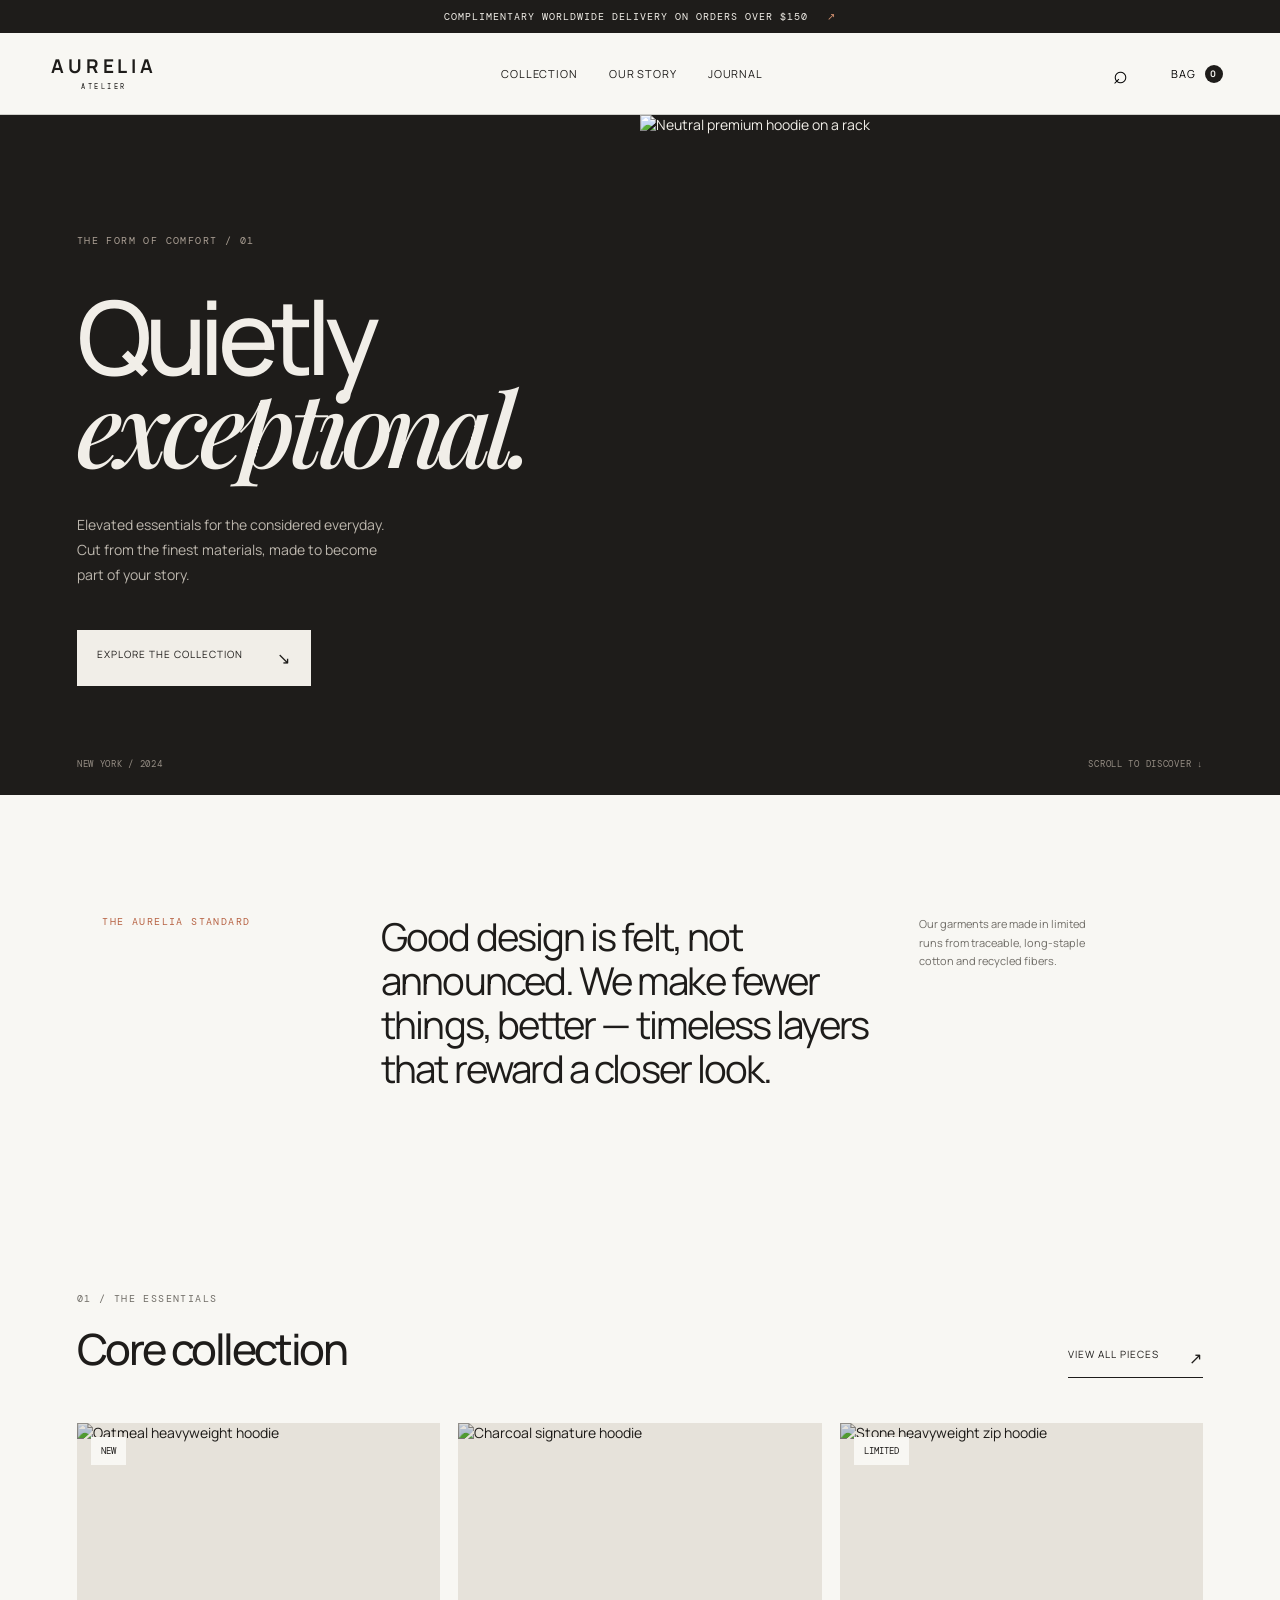
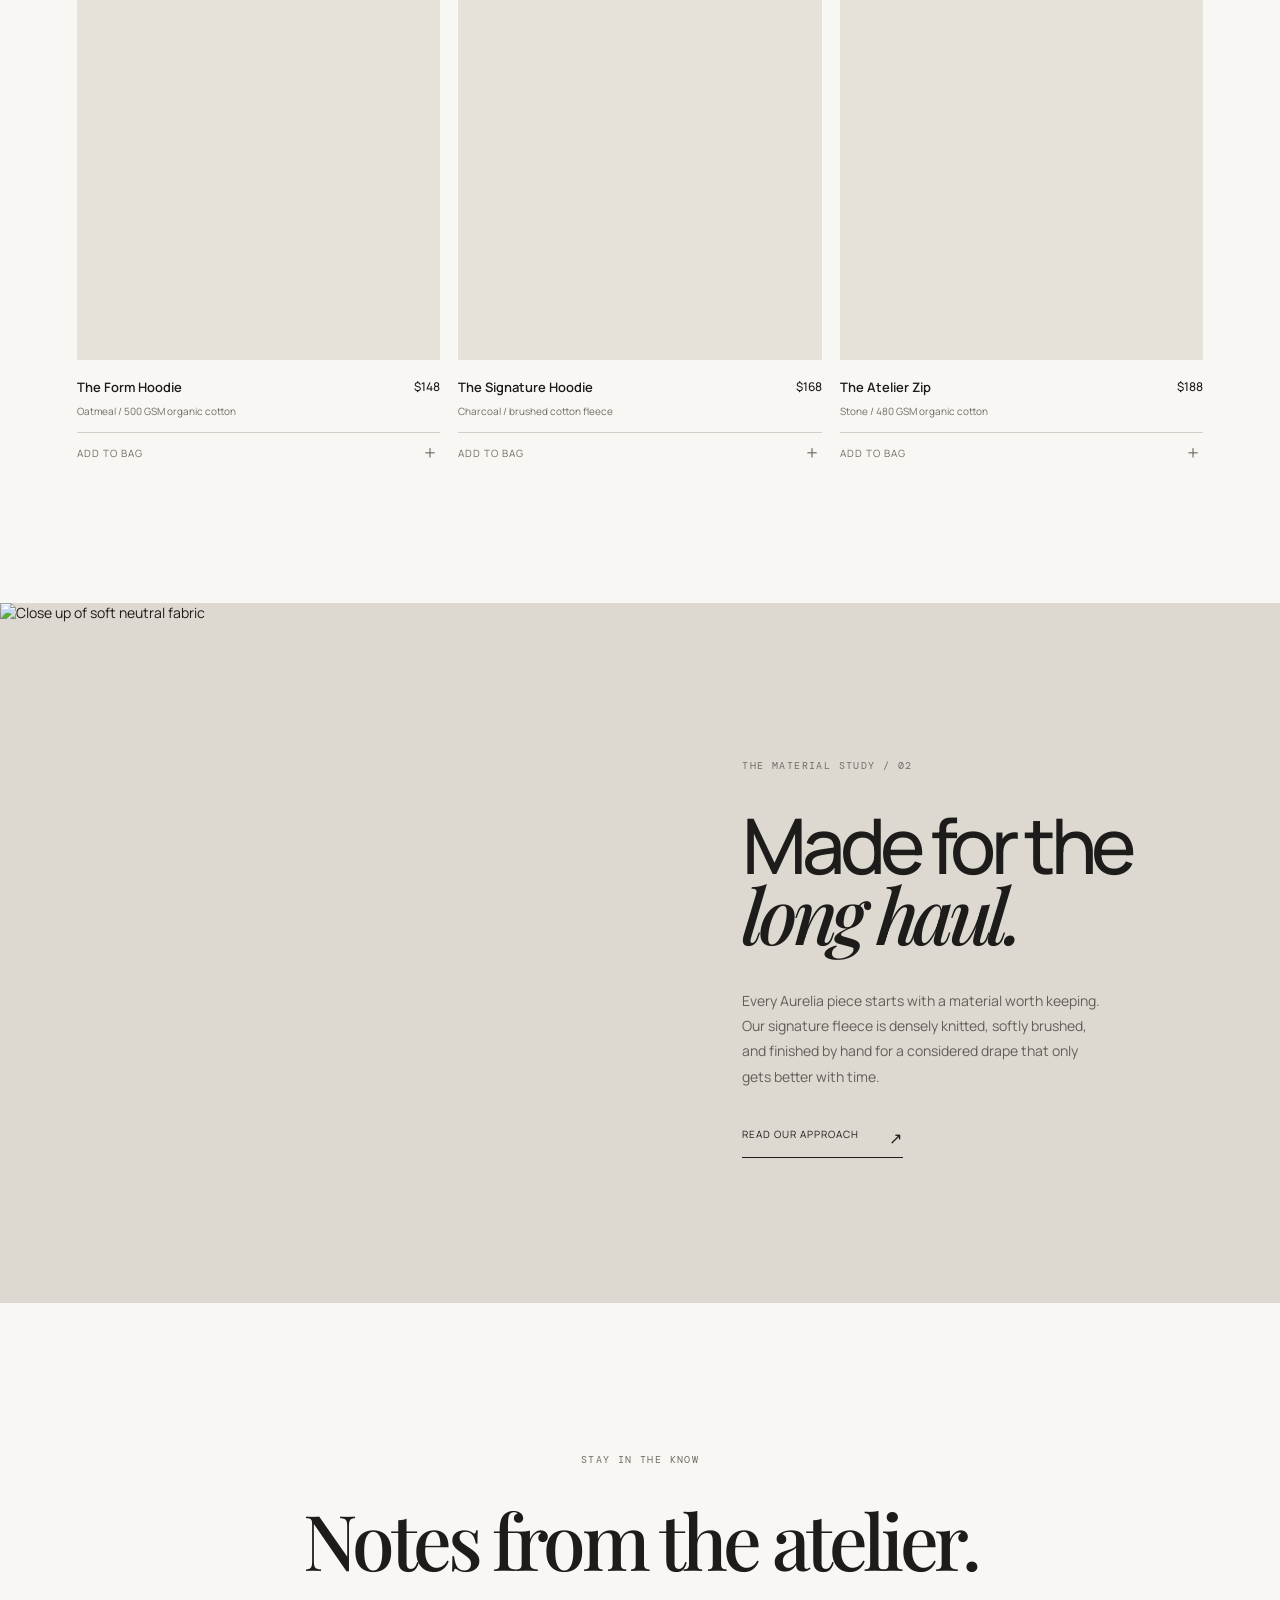
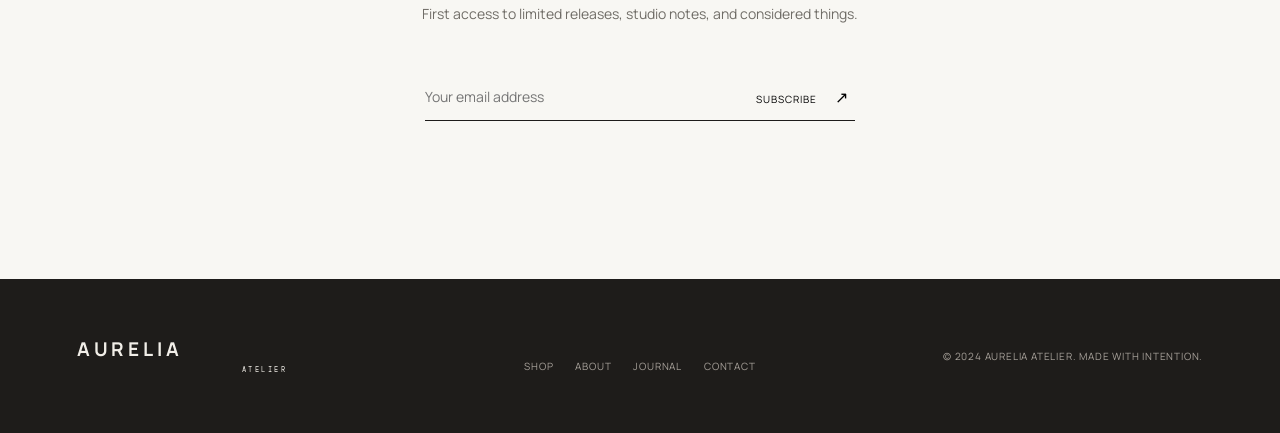
==== index.html @ 413f6d2d "Create premium Aurelia Atelier hoodie storefront landing page, styles, and interactions." ====
<!doctype html>
<html lang="en">
<head>
  <meta charset="UTF-8" />
  <meta name="viewport" content="width=device-width, initial-scale=1.0" />
  <meta name="description" content="Aurelia Atelier — considered essentials, made without compromise." />
  <title>AURELIA — Premium Essentials</title>
  <link rel="preconnect" href="https://fonts.googleapis.com" />
  <link rel="preconnect" href="https://fonts.gstatic.com" crossorigin />
  <link href="https://fonts.googleapis.com/css2?family=DM+Mono:wght@400;500&family=Manrope:wght@400;500;600;700&family=Playfair+Display:ital,wght@0,500;1,500&display=swap" rel="stylesheet" />
  <link rel="stylesheet" href="styles.css" />
</head>
<body>
  <div class="announcement">Complimentary worldwide delivery on orders over $150 <span>↗</span></div>
  <header class="site-header">
    <button class="menu-button" aria-label="Open menu"><span></span><span></span></button>
    <a class="logo" href="#top">AURELIA<span>ATELIER</span></a>
    <nav class="main-nav" aria-label="Main navigation">
      <a href="#collection">Collection</a><a href="#story">Our story</a><a href="#journal">Journal</a>
    </nav>
    <div class="header-actions"><button class="icon-button" aria-label="Search">⌕</button><button class="cart-button">Bag <b id="cart-count">0</b></button></div>
  </header>

  <main id="top">
    <section class="hero">
      <div class="hero-copy">
        <p class="eyebrow">The form of comfort / 01</p>
        <h1>Quietly<br /><em>exceptional.</em></h1>
        <p class="hero-intro">Elevated essentials for the considered everyday. Cut from the finest materials, made to become part of your story.</p>
        <a class="button button-light" href="#collection">Explore the collection <span>↘</span></a>
      </div>
      <div class="hero-image image-frame"><img src="https://images.unsplash.com/photo-1551488831-00ddcb6c6bd3?auto=format&fit=crop&w=1600&q=85" alt="Neutral premium hoodie on a rack" /></div>
      <div class="hero-meta"><span>New York / 2024</span><span>Scroll to discover ↓</span></div>
    </section>

    <section class="manifesto" id="story"><div class="section-label">The Aurelia standard</div><div class="manifesto-text">Good design is felt, not announced. We make fewer things, better — timeless layers that reward a closer look.</div><div class="manifesto-note">Our garments are made in limited runs from traceable, long-staple cotton and recycled fibers.</div></section>

    <section class="collection" id="collection">
      <div class="section-heading"><div><p class="eyebrow">01 / The essentials</p><h2>Core collection</h2></div><a class="text-link" href="#collection">View all pieces <span>↗</span></a></div>
      <div class="product-grid">
        <article class="product-card"><div class="product-image"><span class="tag">New</span><img src="https://images.unsplash.com/photo-1620799140408-edc6dcb6d633?auto=format&fit=crop&w=900&q=85" alt="Oatmeal heavyweight hoodie" /></div><div class="product-info"><div><h3>The Form Hoodie</h3><p>Oatmeal / 500 GSM organic cotton</p></div><strong>$148</strong></div><button class="add-button" data-product="The Form Hoodie" data-price="148">Add to bag <span>＋</span></button></article>
        <article class="product-card"><div class="product-image"><img src="https://images.unsplash.com/photo-1556821840-3a63f95609a7?auto=format&fit=crop&w=900&q=85" alt="Charcoal signature hoodie" /></div><div class="product-info"><div><h3>The Signature Hoodie</h3><p>Charcoal / brushed cotton fleece</p></div><strong>$168</strong></div><button class="add-button" data-product="The Signature Hoodie" data-price="168">Add to bag <span>＋</span></button></article>
        <article class="product-card"><div class="product-image"><span class="tag">Limited</span><img src="https://images.unsplash.com/photo-1578681994506-b8f463449011?auto=format&fit=crop&w=900&q=85" alt="Stone heavyweight zip hoodie" /></div><div class="product-info"><div><h3>The Atelier Zip</h3><p>Stone / 480 GSM organic cotton</p></div><strong>$188</strong></div><button class="add-button" data-product="The Atelier Zip" data-price="188">Add to bag <span>＋</span></button></article>
      </div>
    </section>

    <section class="feature" id="journal"><div class="feature-image image-frame"><img src="https://images.unsplash.com/photo-1485230895905-ec40ba36b9bc?auto=format&fit=crop&w=1400&q=85" alt="Close up of soft neutral fabric" /></div><div class="feature-copy"><p class="eyebrow">The material study / 02</p><h2>Made for the<br /><em>long haul.</em></h2><p>Every Aurelia piece starts with a material worth keeping. Our signature fleece is densely knitted, softly brushed, and finished by hand for a considered drape that only gets better with time.</p><a class="text-link" href="#story">Read our approach <span>↗</span></a></div></section>

    <section class="newsletter"><p class="eyebrow">Stay in the know</p><h2>Notes from the atelier.</h2><p>First access to limited releases, studio notes, and considered things.</p><form id="newsletter-form"><input type="email" placeholder="Your email address" aria-label="Your email address" required /><button type="submit">Subscribe <span>↗</span></button></form><small id="form-message"></small></section>
  </main>

  <footer><a class="logo" href="#top">AURELIA<span>ATELIER</span></a><div class="footer-links"><a href="#collection">Shop</a><a href="#story">About</a><a href="#journal">Journal</a><a href="mailto:hello@aurelia.example">Contact</a></div><p>© 2024 Aurelia Atelier. Made with intention.</p></footer>
  <div class="toast" id="toast">Added to your bag <span>✓</span></div>
  <script src="script.js"></script>
</body>
</html>
---- styles.css ----
* { box-sizing: border-box; }
:root { --ink:#1e1c1a; --cream:#f1eee8; --paper:#f8f7f3; --line:rgba(30,28,26,.18); --muted:#706d67; --accent:#b76344; }
html { scroll-behavior:smooth; }
body { margin:0; color:var(--ink); background:var(--paper); font-family:Manrope, sans-serif; font-size:14px; }
a { color:inherit; text-decoration:none; }
button,input { font:inherit; }
.announcement { background:var(--ink); color:var(--cream); padding:10px; text-align:center; font-family:'DM Mono', monospace; font-size:10px; letter-spacing:.1em; text-transform:uppercase; }
.announcement span { color:#d29070; margin-left:12px; }
.site-header { align-items:center; display:flex; height:82px; justify-content:space-between; padding:0 4vw; border-bottom:1px solid var(--line); }
.logo { font-size:19px; font-weight:700; letter-spacing:.2em; line-height:1; }.logo span { display:block; font-family:'DM Mono',monospace; font-size:7px; font-weight:400; letter-spacing:.35em; margin-top:7px; text-align:center; }
.main-nav,.header-actions { align-items:center; display:flex; gap:31px; }.main-nav a,.cart-button { font-size:11px; letter-spacing:.08em; text-transform:uppercase; }.main-nav a { transition:color .2s; }.main-nav a:hover,.text-link:hover { color:var(--accent); }
.icon-button,.cart-button,.menu-button { background:none; border:0; cursor:pointer; }.icon-button { font-size:25px; font-weight:300; line-height:0; }.cart-button b { background:var(--ink); border-radius:50%; color:var(--paper); display:inline-grid; font-size:9px; height:18px; margin-left:6px; place-items:center; width:18px; }.menu-button { display:none; }.eyebrow,.section-label { font-family:'DM Mono',monospace; font-size:10px; letter-spacing:.14em; text-transform:uppercase; }.eyebrow { color:var(--muted); }
.hero { background:var(--ink); color:var(--cream); display:grid; grid-template-columns:1fr 1fr; min-height:680px; position:relative; }.hero-copy { align-self:center; padding:6vw; position:relative; z-index:1; }.hero .eyebrow { color:#aa9f94; }.hero h1 { font-size:clamp(60px,8vw,120px); font-weight:500; letter-spacing:-.07em; line-height:.87; margin:45px 0 38px; }.hero h1 em,.feature h2 em { font-family:'Playfair Display',serif; font-weight:500; letter-spacing:-.07em; }.hero-intro { color:#bcb6ad; line-height:1.8; max-width:320px; }.button { display:inline-flex; gap:34px; justify-content:space-between; margin-top:29px; padding:17px 20px; text-transform:uppercase; letter-spacing:.1em; font-size:10px; }.button-light { background:var(--cream); color:var(--ink); min-width:230px; }.button span,.text-link span { font-size:16px; }.hero-image { height:100%; min-height:680px; }.image-frame { overflow:hidden; }.image-frame img,.product-image img { height:100%; object-fit:cover; transition:transform .7s cubic-bezier(.2,.7,.2,1); width:100%; }.image-frame:hover img,.product-card:hover img { transform:scale(1.04); }.hero-meta { bottom:25px; color:#958d84; display:flex; font-family:'DM Mono',monospace; font-size:9px; justify-content:space-between; left:6vw; letter-spacing:.08em; position:absolute; right:6vw; text-transform:uppercase; }
.manifesto { display:grid; gap:20px; grid-template-columns:1fr 2fr 1fr; padding:120px 8vw; }.manifesto-text { font-size:clamp(25px,3vw,42px); letter-spacing:-.05em; line-height:1.15; max-width:650px; }.manifesto-note { color:var(--muted); font-size:11px; line-height:1.7; max-width:180px; }.section-label { color:var(--accent); }
.collection { padding:70px 6vw 130px; }.section-heading { align-items:end; display:flex; justify-content:space-between; margin-bottom:45px; }.section-heading h2 { font-size:43px; font-weight:500; letter-spacing:-.06em; margin:14px 0 0; }.text-link { border-bottom:1px solid currentColor; display:inline-flex; font-size:10px; gap:30px; letter-spacing:.1em; padding-bottom:8px; text-transform:uppercase; }.product-grid { display:grid; gap:18px; grid-template-columns:repeat(3,1fr); }.product-image { background:#e6e2da; height:min(42vw,570px); overflow:hidden; position:relative; }.product-image img { mix-blend-mode:multiply; }.tag { background:var(--paper); color:var(--ink); font-family:'DM Mono',monospace; font-size:9px; left:14px; padding:8px 10px; position:absolute; text-transform:uppercase; top:14px; z-index:1; }.product-info { align-items:start; display:flex; justify-content:space-between; padding:18px 0 14px; }.product-info h3 { font-size:13px; font-weight:600; margin:0 0 8px; }.product-info p { color:var(--muted); font-size:10px; margin:0; }.product-info strong { font-size:12px; font-weight:500; }.add-button { background:none; border:0; border-top:1px solid var(--line); color:var(--muted); cursor:pointer; display:flex; font-size:10px; justify-content:space-between; letter-spacing:.1em; padding:13px 0; text-align:left; text-transform:uppercase; width:100%; }.add-button:hover { color:var(--ink); }.add-button span { font-size:18px; line-height:10px; }
.feature { background:#ddd9d0; display:grid; grid-template-columns:1fr 1fr; }.feature-image { height:700px; }.feature-copy { align-self:center; padding:8vw; }.feature-copy h2 { font-size:clamp(50px,6vw,85px); font-weight:500; letter-spacing:-.07em; line-height:.9; margin:38px 0; }.feature-copy > p:not(.eyebrow) { color:#625f59; line-height:1.8; max-width:360px; margin-bottom:34px; }
.newsletter { padding:140px 20px; text-align:center; }.newsletter h2 { font-family:'Playfair Display',serif; font-size:clamp(43px,6vw,78px); font-weight:500; letter-spacing:-.06em; margin:22px 0 13px; }.newsletter > p:not(.eyebrow) { color:var(--muted); }.newsletter form { border-bottom:1px solid var(--ink); display:flex; margin:50px auto 0; max-width:430px; }.newsletter input { background:none; border:0; flex:1; outline:none; padding:14px 0; }.newsletter button { background:none; border:0; cursor:pointer; font-size:10px; letter-spacing:.1em; text-transform:uppercase; }.newsletter button span { font-size:16px; margin-left:15px; }.newsletter small { display:block; margin-top:18px; }
footer { align-items:end; background:var(--ink); color:var(--cream); display:grid; grid-template-columns:1fr 1fr 1fr; padding:60px 6vw; }.footer-links { display:flex; flex-wrap:wrap; gap:22px; justify-content:center; }.footer-links a,footer p { color:#a8a29b; font-size:10px; text-transform:uppercase; letter-spacing:.08em; }footer p { text-align:right; }.toast { background:var(--ink); bottom:25px; color:var(--cream); font-size:11px; left:50%; opacity:0; padding:15px 20px; pointer-events:none; position:fixed; transform:translate(-50%,20px); transition:.3s; z-index:10; }.toast.show { opacity:1; transform:translate(-50%,0); }.toast span { color:#9ccb9f; margin-left:15px; }
@media (max-width:700px) { .site-header { height:70px; }.main-nav { display:none; }.menu-button { display:block; padding:0; width:20px; }.menu-button span { background:var(--ink); display:block; height:1px; margin:5px 0; width:18px; }.hero { display:block; min-height:0; }.hero-copy { padding:80px 8vw 70px; }.hero h1 { margin:35px 0; }.hero-image { height:80vw; min-height:0; }.hero-meta { bottom:18px; }.manifesto { display:block; padding:80px 8vw; }.manifesto-text { margin:35px 0; }.manifesto-note { max-width:260px; }.collection { padding:55px 6vw 90px; }.section-heading h2 { font-size:35px; }.product-grid { display:block; }.product-card { margin-bottom:45px; }.product-image { height:110vw; }.feature { display:block; }.feature-image { height:100vw; }.feature-copy { padding:75px 8vw 90px; }.newsletter { padding:100px 20px; }footer { display:block; padding:50px 8vw; }footer .logo { display:block; margin-bottom:45px; }.footer-links { justify-content:flex-start; margin-bottom:45px; }footer p { text-align:left; } }
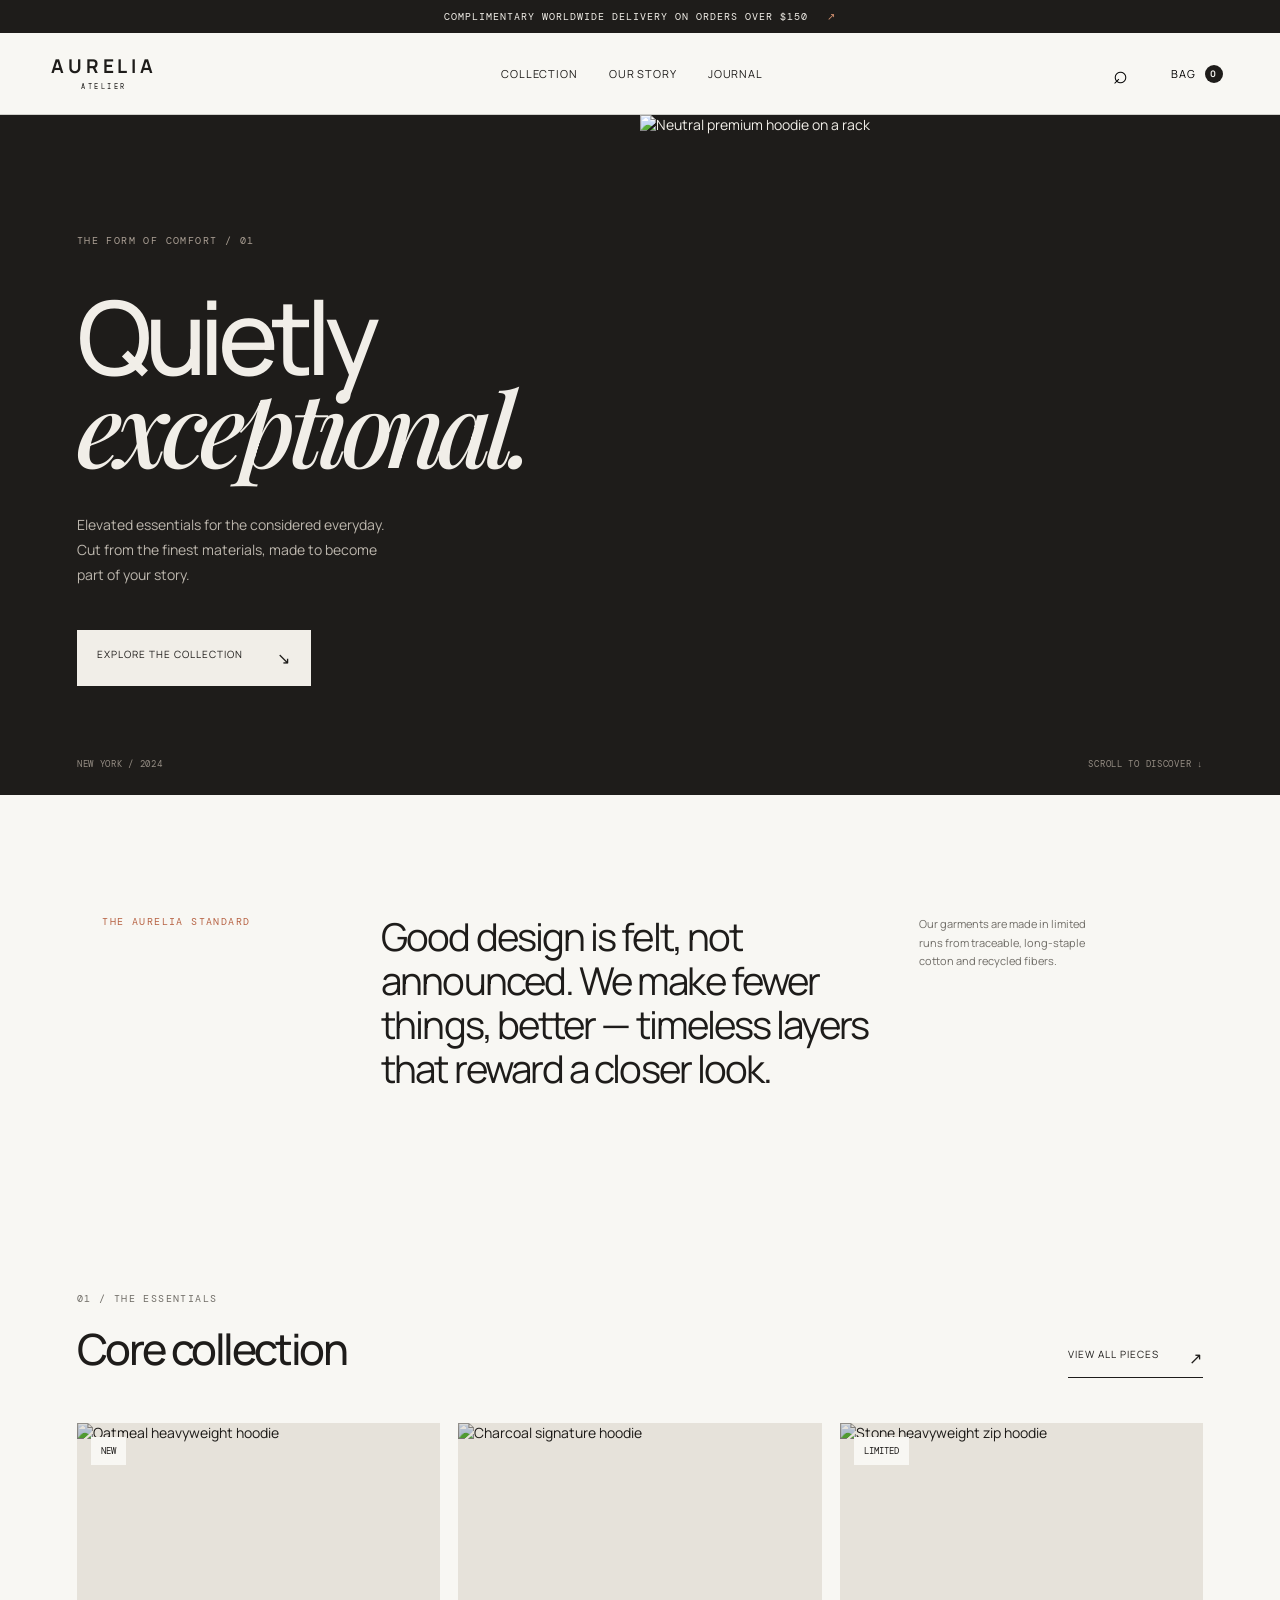
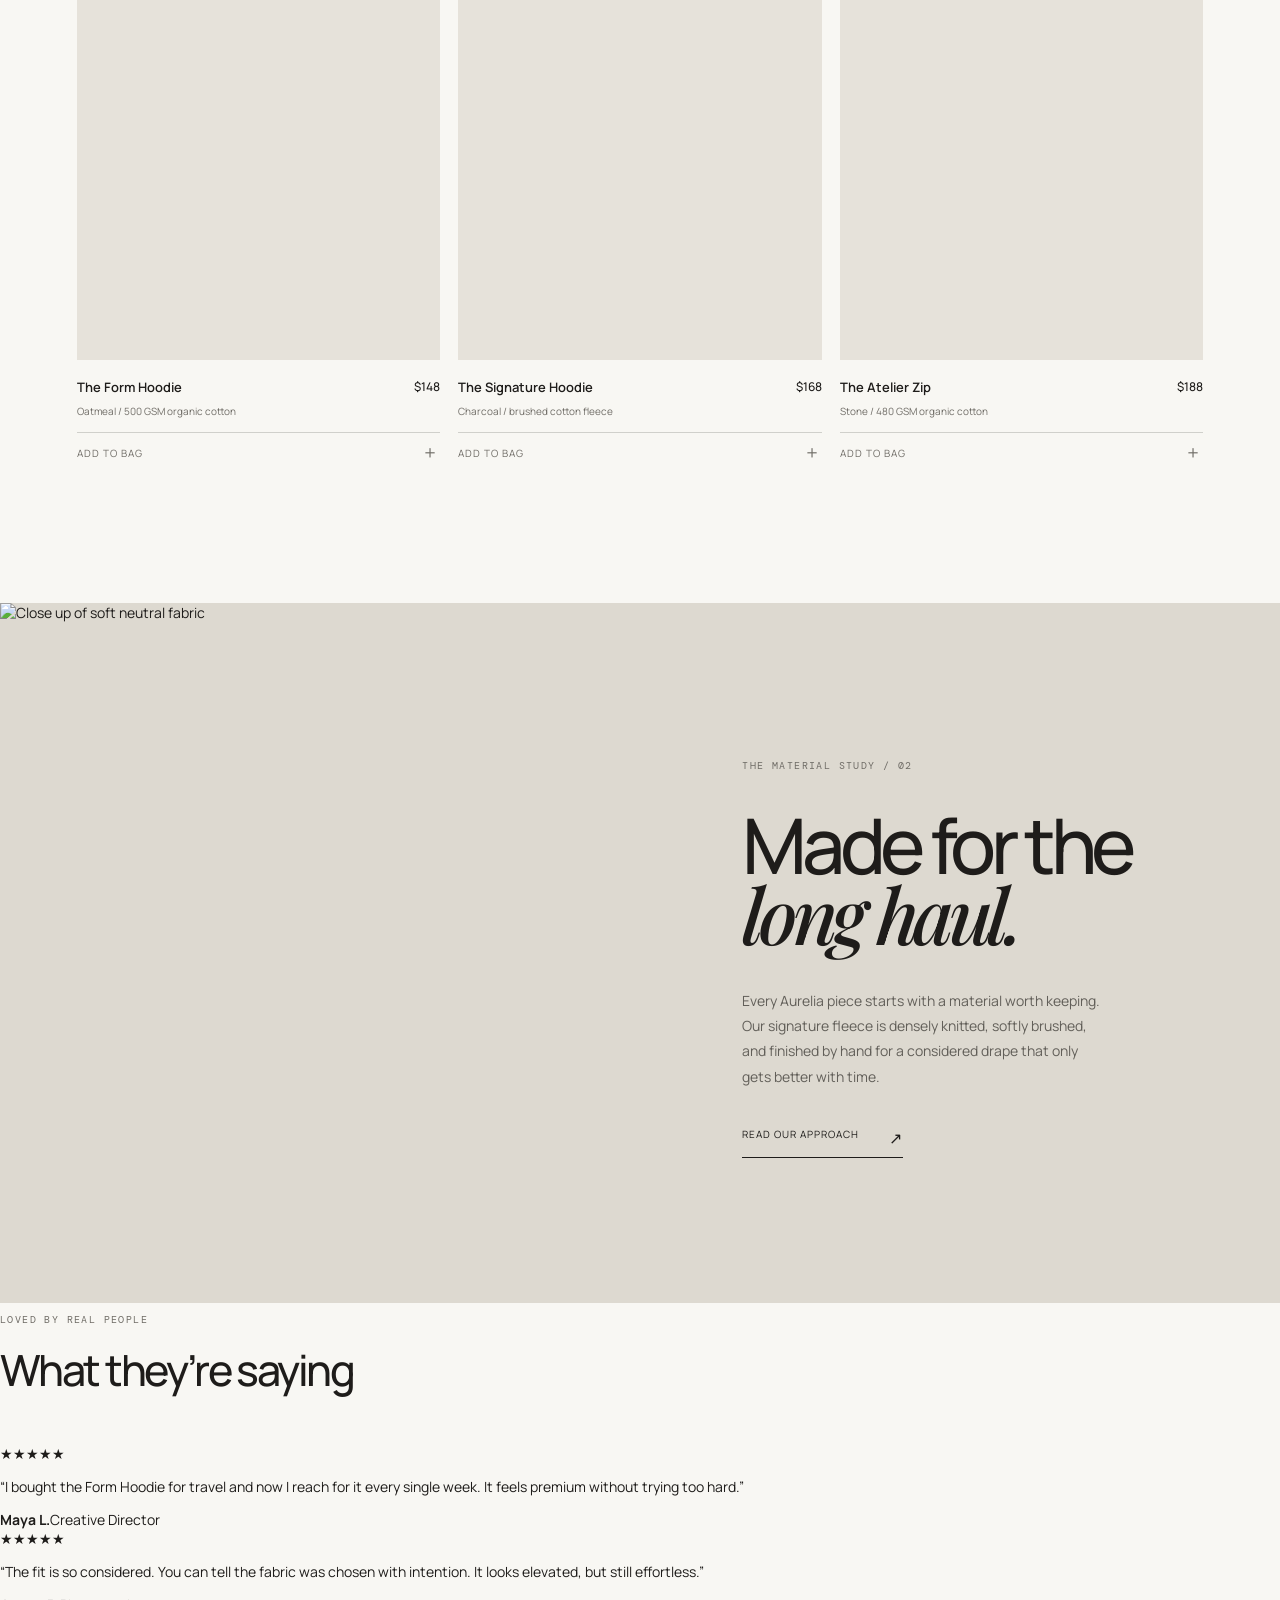
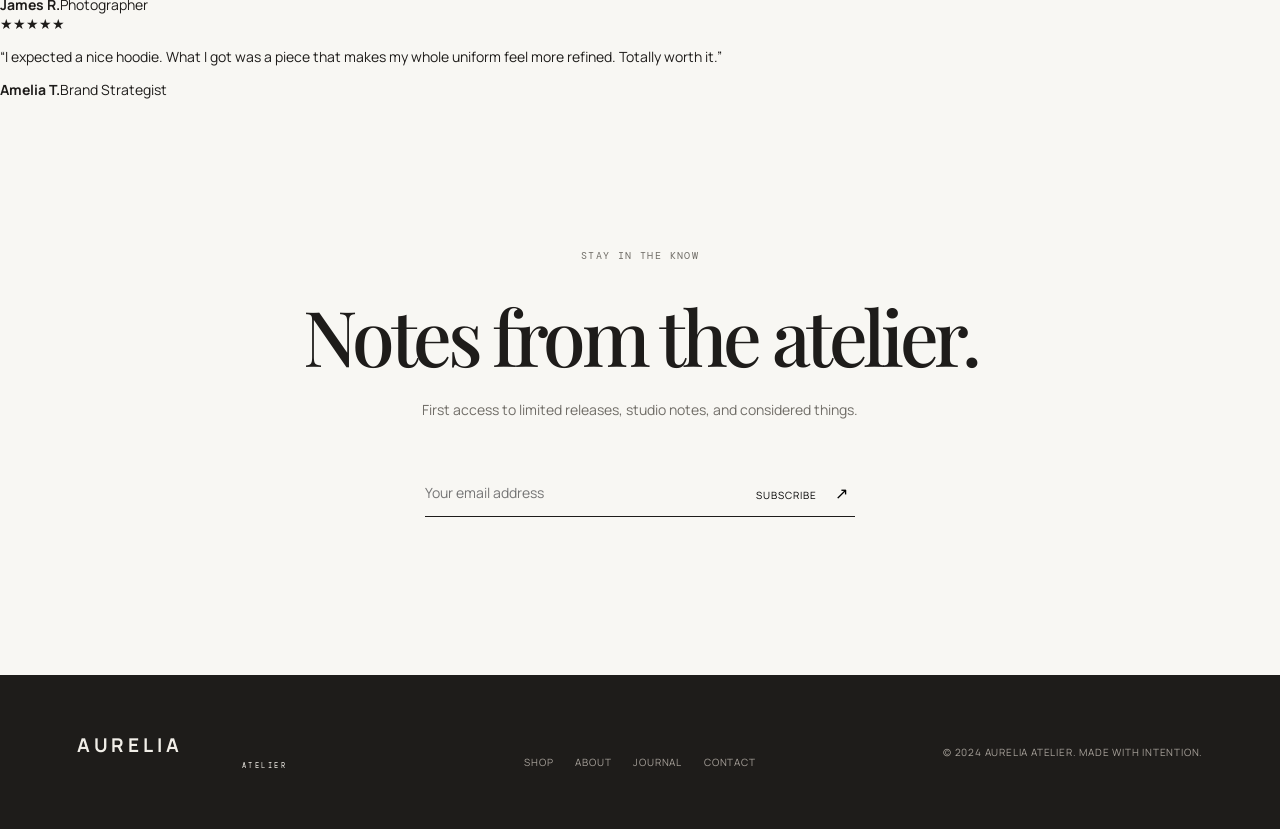
==== commit b8eef234: "Add animated reveal effects and fake customer quotes to the premium hoodie storefront" ====
--- a/index.html
+++ b/index.html
@@ -23,28 +23,49 @@
 
   <main id="top">
     <section class="hero">
-      <div class="hero-copy">
+      <div class="hero-copy" data-animate>
         <p class="eyebrow">The form of comfort / 01</p>
         <h1>Quietly<br /><em>exceptional.</em></h1>
         <p class="hero-intro">Elevated essentials for the considered everyday. Cut from the finest materials, made to become part of your story.</p>
         <a class="button button-light" href="#collection">Explore the collection <span>↘</span></a>
       </div>
-      <div class="hero-image image-frame"><img src="https://images.unsplash.com/photo-1551488831-00ddcb6c6bd3?auto=format&fit=crop&w=1600&q=85" alt="Neutral premium hoodie on a rack" /></div>
+      <div class="hero-image image-frame" data-animate><img src="https://images.unsplash.com/photo-1551488831-00ddcb6c6bd3?auto=format&fit=crop&w=1600&q=85" alt="Neutral premium hoodie on a rack" /></div>
       <div class="hero-meta"><span>New York / 2024</span><span>Scroll to discover ↓</span></div>
     </section>
 
-    <section class="manifesto" id="story"><div class="section-label">The Aurelia standard</div><div class="manifesto-text">Good design is felt, not announced. We make fewer things, better — timeless layers that reward a closer look.</div><div class="manifesto-note">Our garments are made in limited runs from traceable, long-staple cotton and recycled fibers.</div></section>
+    <section class="manifesto" id="story"><div class="section-label">The Aurelia standard</div><div class="manifesto-text" data-animate>Good design is felt, not announced. We make fewer things, better — timeless layers that reward a closer look.</div><div class="manifesto-note">Our garments are made in limited runs from traceable, long-staple cotton and recycled fibers.</div></section>
 
     <section class="collection" id="collection">
       <div class="section-heading"><div><p class="eyebrow">01 / The essentials</p><h2>Core collection</h2></div><a class="text-link" href="#collection">View all pieces <span>↗</span></a></div>
       <div class="product-grid">
-        <article class="product-card"><div class="product-image"><span class="tag">New</span><img src="https://images.unsplash.com/photo-1620799140408-edc6dcb6d633?auto=format&fit=crop&w=900&q=85" alt="Oatmeal heavyweight hoodie" /></div><div class="product-info"><div><h3>The Form Hoodie</h3><p>Oatmeal / 500 GSM organic cotton</p></div><strong>$148</strong></div><button class="add-button" data-product="The Form Hoodie" data-price="148">Add to bag <span>＋</span></button></article>
-        <article class="product-card"><div class="product-image"><img src="https://images.unsplash.com/photo-1556821840-3a63f95609a7?auto=format&fit=crop&w=900&q=85" alt="Charcoal signature hoodie" /></div><div class="product-info"><div><h3>The Signature Hoodie</h3><p>Charcoal / brushed cotton fleece</p></div><strong>$168</strong></div><button class="add-button" data-product="The Signature Hoodie" data-price="168">Add to bag <span>＋</span></button></article>
-        <article class="product-card"><div class="product-image"><span class="tag">Limited</span><img src="https://images.unsplash.com/photo-1578681994506-b8f463449011?auto=format&fit=crop&w=900&q=85" alt="Stone heavyweight zip hoodie" /></div><div class="product-info"><div><h3>The Atelier Zip</h3><p>Stone / 480 GSM organic cotton</p></div><strong>$188</strong></div><button class="add-button" data-product="The Atelier Zip" data-price="188">Add to bag <span>＋</span></button></article>
+        <article class="product-card" data-animate><div class="product-image"><span class="tag">New</span><img src="https://images.unsplash.com/photo-1620799140408-edc6dcb6d633?auto=format&fit=crop&w=900&q=85" alt="Oatmeal heavyweight hoodie" /></div><div class="product-info"><div><h3>The Form Hoodie</h3><p>Oatmeal / 500 GSM organic cotton</p></div><strong>$148</strong></div><button class="add-button" data-product="The Form Hoodie" data-price="148">Add to bag <span>＋</span></button></article>
+        <article class="product-card" data-animate><div class="product-image"><img src="https://images.unsplash.com/photo-1556821840-3a63f95609a7?auto=format&fit=crop&w=900&q=85" alt="Charcoal signature hoodie" /></div><div class="product-info"><div><h3>The Signature Hoodie</h3><p>Charcoal / brushed cotton fleece</p></div><strong>$168</strong></div><button class="add-button" data-product="The Signature Hoodie" data-price="168">Add to bag <span>＋</span></button></article>
+        <article class="product-card" data-animate><div class="product-image"><span class="tag">Limited</span><img src="https://images.unsplash.com/photo-1578681994506-b8f463449011?auto=format&fit=crop&w=900&q=85" alt="Stone heavyweight zip hoodie" /></div><div class="product-info"><div><h3>The Atelier Zip</h3><p>Stone / 480 GSM organic cotton</p></div><strong>$188</strong></div><button class="add-button" data-product="The Atelier Zip" data-price="188">Add to bag <span>＋</span></button></article>
       </div>
     </section>
 
-    <section class="feature" id="journal"><div class="feature-image image-frame"><img src="https://images.unsplash.com/photo-1485230895905-ec40ba36b9bc?auto=format&fit=crop&w=1400&q=85" alt="Close up of soft neutral fabric" /></div><div class="feature-copy"><p class="eyebrow">The material study / 02</p><h2>Made for the<br /><em>long haul.</em></h2><p>Every Aurelia piece starts with a material worth keeping. Our signature fleece is densely knitted, softly brushed, and finished by hand for a considered drape that only gets better with time.</p><a class="text-link" href="#story">Read our approach <span>↗</span></a></div></section>
+    <section class="feature" id="journal"><div class="feature-image image-frame"><img src="https://images.unsplash.com/photo-1485230895905-ec40ba36b9bc?auto=format&fit=crop&w=1400&q=85" alt="Close up of soft neutral fabric" /></div><div class="feature-copy" data-animate><p class="eyebrow">The material study / 02</p><h2>Made for the<br /><em>long haul.</em></h2><p>Every Aurelia piece starts with a material worth keeping. Our signature fleece is densely knitted, softly brushed, and finished by hand for a considered drape that only gets better with time.</p><a class="text-link" href="#story">Read our approach <span>↗</span></a></div></section>
+
+    <section class="testimonials" aria-label="Customer reviews">
+      <div class="section-heading testimonials-heading"><div><p class="eyebrow">Loved by real people</p><h2>What they’re saying</h2></div></div>
+      <div class="quote-grid">
+        <article class="quote-card" data-animate>
+          <div class="stars" aria-label="Five stars">★★★★★</div>
+          <p>“I bought the Form Hoodie for travel and now I reach for it every single week. It feels premium without trying too hard.”</p>
+          <div class="person"><strong>Maya L.</strong><span>Creative Director</span></div>
+        </article>
+        <article class="quote-card quote-card-featured" data-animate>
+          <div class="stars" aria-label="Five stars">★★★★★</div>
+          <p>“The fit is so considered. You can tell the fabric was chosen with intention. It looks elevated, but still effortless.”</p>
+          <div class="person"><strong>James R.</strong><span>Photographer</span></div>
+        </article>
+        <article class="quote-card" data-animate>
+          <div class="stars" aria-label="Five stars">★★★★★</div>
+          <p>“I expected a nice hoodie. What I got was a piece that makes my whole uniform feel more refined. Totally worth it.”</p>
+          <div class="person"><strong>Amelia T.</strong><span>Brand Strategist</span></div>
+        </article>
+      </div>
+    </section>
 
     <section class="newsletter"><p class="eyebrow">Stay in the know</p><h2>Notes from the atelier.</h2><p>First access to limited releases, studio notes, and considered things.</p><form id="newsletter-form"><input type="email" placeholder="Your email address" aria-label="Your email address" required /><button type="submit">Subscribe <span>↗</span></button></form><small id="form-message"></small></section>
   </main>
